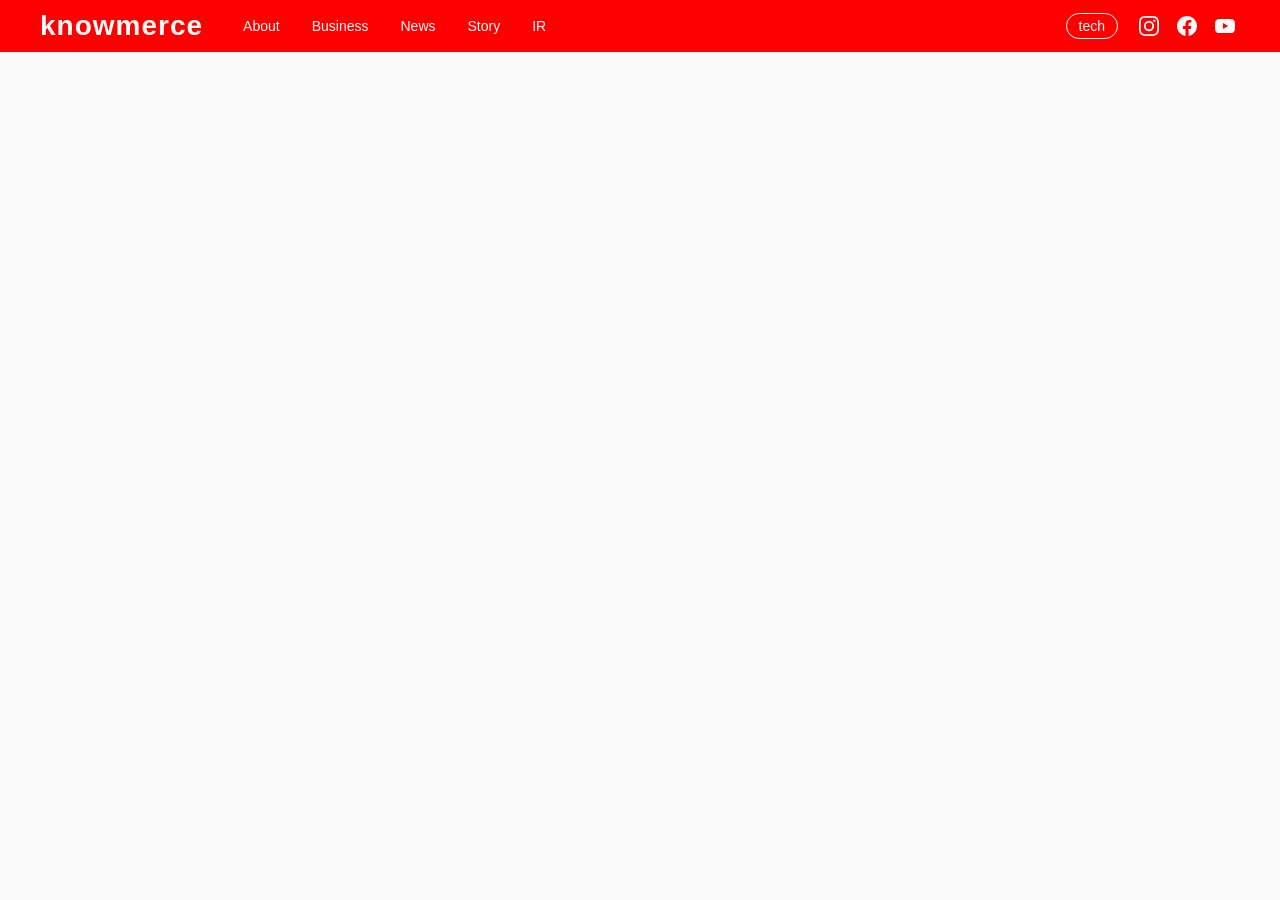
==== index.html @ d9ee3405 "first commit" ====
<!DOCTYPE html>
<html lang="en">

<head>
    <meta charset="UTF-8">
    <meta name="viewport" content="width=device-width, initial-scale=1.0">
    <title>knowmerce</title>

    <link rel="stylesheet" href="./css/reset.css">
    <link rel="stylesheet" href="./css/index.css">
    <script src="./js/index.js"></script>
</head>

<body>
    <header>
        <div>
            <div class="left-group">
                <a href="./index.html" class="logo">knowmerce</a>
                <nav>
                    <a href="#">About</a>
                    <a href="#">Business</a>
                    <a href="#">News</a>
                    <a href="#">Story</a>
                    <a href="#">IR</a>
                </nav>
            </div>

            <div class="right-group">
                <span class="badge-tech">tech</span>
                <div class="social-icons">
                    <!-- Instagram -->
                    <a href="#"><svg viewBox="0 0 24 24">
                            <path
                                d="M12 2.163c3.204 0 3.584.012 4.85.07 3.252.148 4.771 1.691 4.919 4.919.058 1.265.069 1.645.069 4.849 0 3.205-.012 3.584-.069 4.849-.149 3.225-1.664 4.771-4.919 4.919-1.266.058-1.644.07-4.85.07-3.204 0-3.584-.012-4.849-.07-3.26-.149-4.771-1.699-4.919-4.92-.058-1.265-.07-1.644-.07-4.849 0-3.204.013-3.583.07-4.849.149-3.227 1.664-4.771 4.919-4.919 1.266-.057 1.645-.069 4.849-.069zM12 0C8.741 0 8.333.014 7.053.072 2.695.272.273 2.69.073 7.052.014 8.333 0 8.741 0 12c0 3.259.014 3.668.072 4.948.2 4.358 2.618 6.78 6.98 6.98C8.333 23.986 8.741 24 12 24c3.259 0 3.668-.014 4.948-.072 4.354-.2 6.782-2.618 6.979-6.98.059-1.28.073-1.689.073-4.948 0-3.259-.014-3.667-.072-4.947-.196-4.354-2.617-6.78-6.979-6.98C15.668.014 15.259 0 12 0zm0 5.838a6.162 6.162 0 100 12.324 6.162 6.162 0 000-12.324zM12 16a4 4 0 110-8 4 4 0 010 8zm6.406-11.845a1.44 1.44 0 100 2.881 1.44 1.44 0 000-2.881z" />
                        </svg></a>
                    <!-- Facebook -->
                    <a href="#"><svg viewBox="0 0 24 24">
                            <path
                                d="M24 12.073C24 5.405 18.627 0 12 0S0 5.405 0 12.073C0 18.1 4.388 23.094 10.125 24v-8.437H7.078v-3.49h3.047V9.43c0-3.007 1.792-4.669 4.533-4.669 1.312 0 2.686.235 2.686.235v2.953H15.83c-1.491 0-1.956.925-1.956 1.874v2.25h3.328l-.532 3.49h-2.796V24C19.612 23.094 24 18.1 24 12.073z" />
                        </svg></a>
                    <!-- YouTube -->
                    <a href="#"><svg viewBox="0 0 24 24">
                            <path
                                d="M23.498 6.186a3.016 3.016 0 00-2.122-2.136C19.505 3.545 12 3.545 12 3.545s-7.505 0-9.377.505A3.017 3.017 0 00.502 6.186C0 8.07 0 12 0 12s0 3.93.502 5.814a3.016 3.016 0 002.122 2.136c1.871.505 9.376.505 9.376.505s7.505 0 9.377-.505a3.015 3.015 0 002.122-2.136C24 15.93 24 12 24 12s0-3.93-.502-5.814zM9.545 15.568V8.432L15.818 12l-6.273 3.568z" />
                        </svg></a>
                </div>
            </div>
        </div>
    </header>

    <main></main>
</body>

</html>
---- css/index.css ----
:root {
    /* Colors */
    --main: #FB4866;

    --wh: #fafafa;
    --text: #111;
    --sub_text: #757575;

    --hover: linear-gradient(to right,
            #FB4866 0%,
            #FB6455 50%,
            #E570D0 100%);

    --footer: #333;

    /* Font */
    --title: 48px;
    --titel_2: 24px;
    --sub_title: 20px;

    --body: 16px;
    --sub_body: 14px;
    --caption: 12px;

    /* gap */
    --gap_0: 4px;
    --gap_1: 8px;
    --gap_2: 16px;
    --gap_3: 20px;

    --title_gap: 32px;
}


/* ============================================================
   header
   ============================================================ */
header {
    position: sticky;
    top: 0;
    left: 0;
    background: red;
    border-bottom: 1px solid var(--wh);
    padding: 10px 40px;
    z-index: 100;
}

header>div {
    max-width: 1280px;
    display: flex;
    align-items: center;
    justify-content: space-between;
    margin: 0 auto;
}

.left-group,
.right-group {
    display: flex;
    align-items: center;
}

.left-group {
    gap: 40px;
}

.logo {
    font-size: 28px;
    color: var(--wh);
    letter-spacing: 1px;
    text-decoration: none;
    font-weight: bold;
}

nav {
    display: flex;
    align-items: center;
    gap: var(--title_gap);
}

nav a {
    color: var(--wh);
    text-decoration: none;
    font-size: var(--sub_body);
}

.right-group {
    gap: var(--gap_2);
}

.badge-tech {
    border: 1px solid var(--wh);
    color: var(--wh);
    font-size: var(--sub_body);
    padding: 4px 12px;
    border-radius: 999px;
    cursor: pointer;
    transition: border-color 0.2s, color 0.2s;
}

.badge-tech:hover {
    border-color: var(--main);
    color: var(--main);
}

.social-icons {
    display: flex;
    align-items: center;
    gap: var(--gap_1);
}

.social-icons a {
    width: 30px;
    height: 30px;
    display: flex;
    color: var(--wh);
    align-items: center;
    justify-content: center;
    transition: color 0.2s;
}

.social-icons svg {
    width: 20px;
    height: 20px;
    fill: currentColor;
}
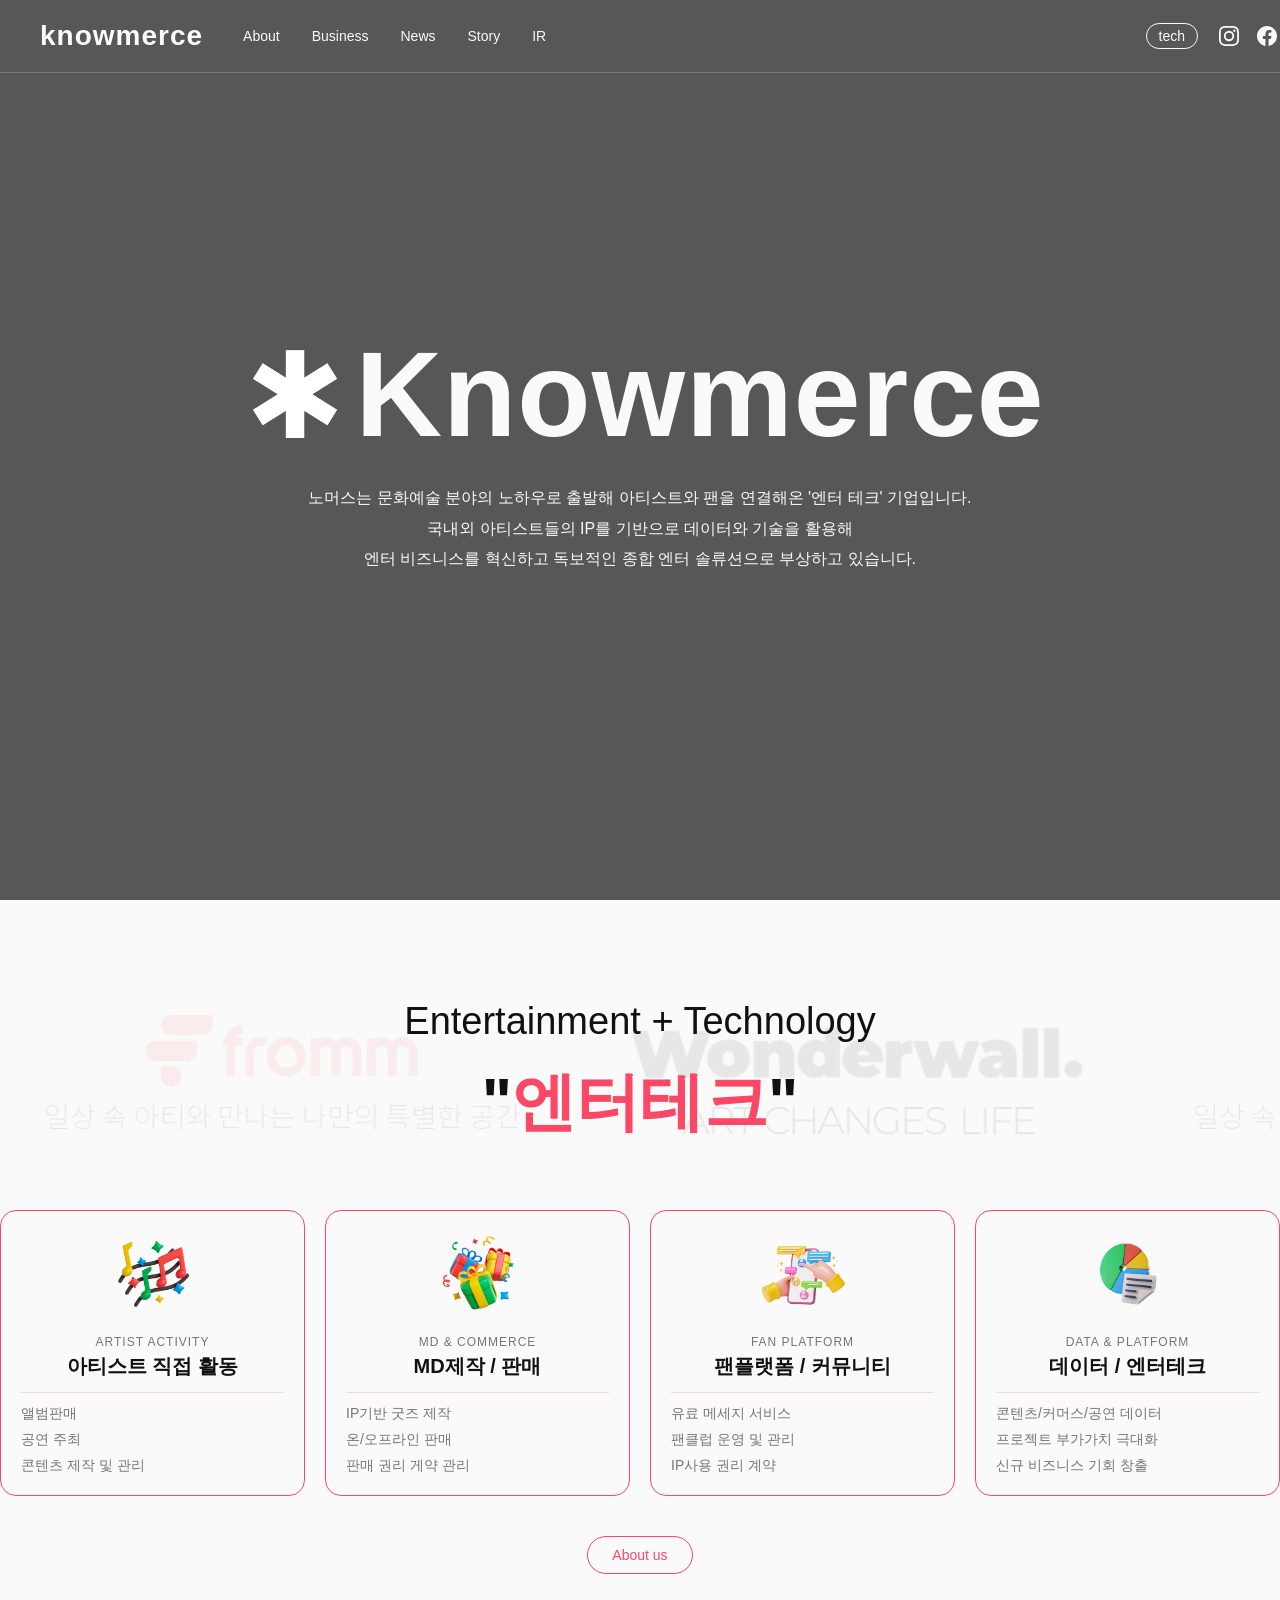
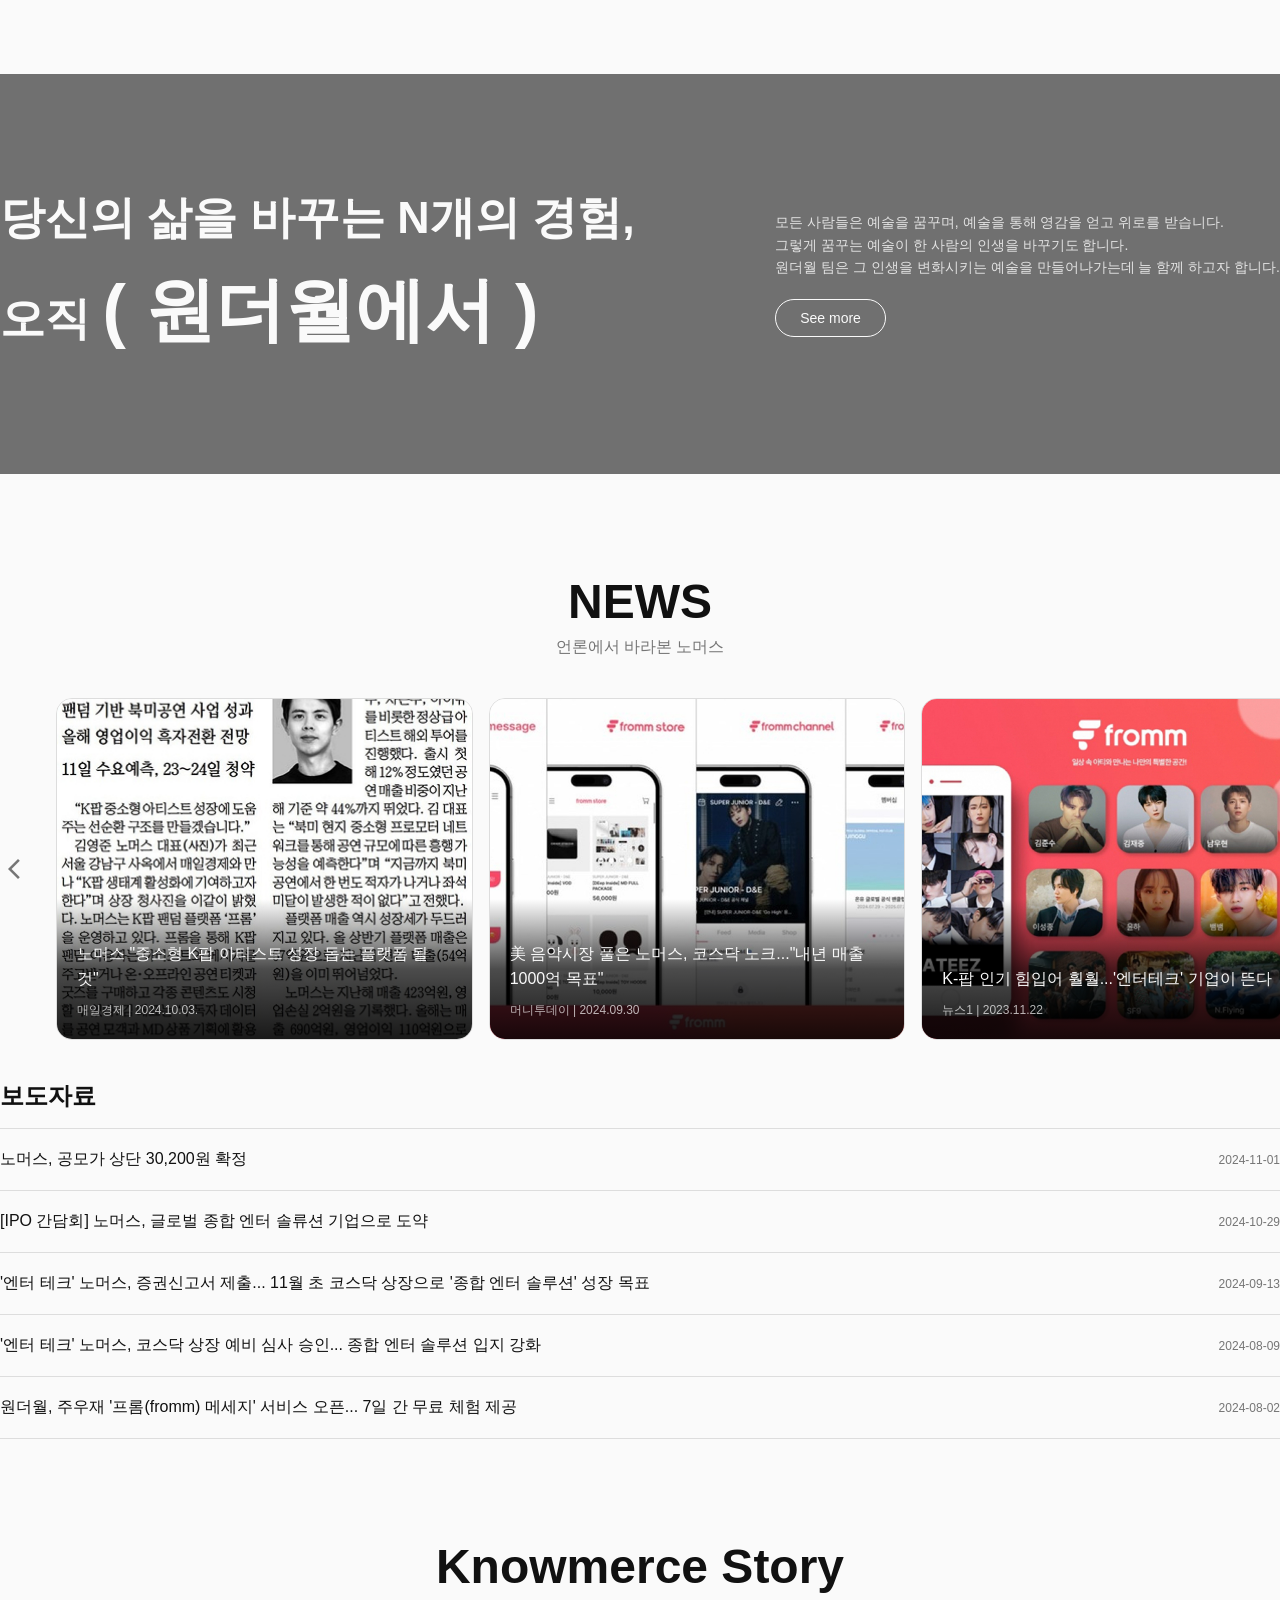
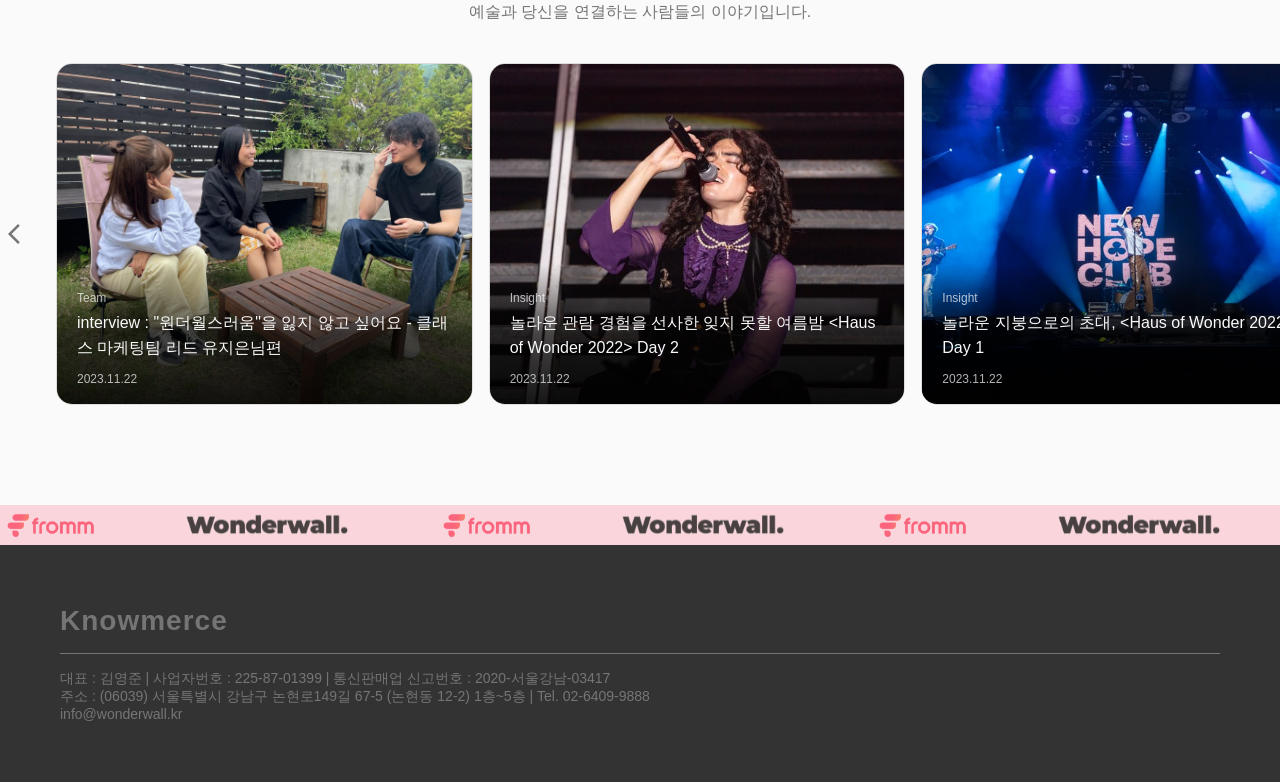
==== commit b22fba7a: "260429" ====
--- a/index.html
+++ b/index.html
@@ -1,14 +1,16 @@
 <!DOCTYPE html>
-<html lang="en">
+<html lang="ko">
 
 <head>
     <meta charset="UTF-8">
     <meta name="viewport" content="width=device-width, initial-scale=1.0">
     <title>knowmerce</title>
-
     <link rel="stylesheet" href="./css/reset.css">
     <link rel="stylesheet" href="./css/index.css">
-    <script src="./js/index.js"></script>
+    <script src="./js/index.js" defer></script>
+    <link rel="stylesheet" href="https://fonts.googleapis.com/css2?family=Material+Symbols+Outlined" />
+    <link rel="stylesheet"
+        href="https://fonts.googleapis.com/css2?family=Material+Symbols+Outlined:opsz,wght,FILL,GRAD@24,400,1,0" />
 </head>
 
 <body>
@@ -24,31 +26,329 @@
                     <a href="#">IR</a>
                 </nav>
             </div>
-
             <div class="right-group">
-                <span class="badge-tech">tech</span>
+                <a href="https://tech.wonderwall.kr/" class="badge-tech">tech</a>
                 <div class="social-icons">
-                    <!-- Instagram -->
-                    <a href="#"><svg viewBox="0 0 24 24">
+                    <a href="https://www.instagram.com/wonderwall.kr/" target="_blank">
+                        <svg viewBox="0 0 24 24">
                             <path
                                 d="M12 2.163c3.204 0 3.584.012 4.85.07 3.252.148 4.771 1.691 4.919 4.919.058 1.265.069 1.645.069 4.849 0 3.205-.012 3.584-.069 4.849-.149 3.225-1.664 4.771-4.919 4.919-1.266.058-1.644.07-4.85.07-3.204 0-3.584-.012-4.849-.07-3.26-.149-4.771-1.699-4.919-4.92-.058-1.265-.07-1.644-.07-4.849 0-3.204.013-3.583.07-4.849.149-3.227 1.664-4.771 4.919-4.919 1.266-.057 1.645-.069 4.849-.069zM12 0C8.741 0 8.333.014 7.053.072 2.695.272.273 2.69.073 7.052.014 8.333 0 8.741 0 12c0 3.259.014 3.668.072 4.948.2 4.358 2.618 6.78 6.98 6.98C8.333 23.986 8.741 24 12 24c3.259 0 3.668-.014 4.948-.072 4.354-.2 6.782-2.618 6.979-6.98.059-1.28.073-1.689.073-4.948 0-3.259-.014-3.667-.072-4.947-.196-4.354-2.617-6.78-6.979-6.98C15.668.014 15.259 0 12 0zm0 5.838a6.162 6.162 0 100 12.324 6.162 6.162 0 000-12.324zM12 16a4 4 0 110-8 4 4 0 010 8zm6.406-11.845a1.44 1.44 0 100 2.881 1.44 1.44 0 000-2.881z" />
-                        </svg></a>
-                    <!-- Facebook -->
-                    <a href="#"><svg viewBox="0 0 24 24">
+                        </svg>
+                    </a>
+                    <a href="https://www.facebook.com/wonderwallofficial0/" target="_blank">
+                        <svg viewBox="0 0 24 24">
                             <path
                                 d="M24 12.073C24 5.405 18.627 0 12 0S0 5.405 0 12.073C0 18.1 4.388 23.094 10.125 24v-8.437H7.078v-3.49h3.047V9.43c0-3.007 1.792-4.669 4.533-4.669 1.312 0 2.686.235 2.686.235v2.953H15.83c-1.491 0-1.956.925-1.956 1.874v2.25h3.328l-.532 3.49h-2.796V24C19.612 23.094 24 18.1 24 12.073z" />
-                        </svg></a>
-                    <!-- YouTube -->
-                    <a href="#"><svg viewBox="0 0 24 24">
+                        </svg>
+                    </a>
+                    <a href="https://www.youtube.com/c/WONDERWALLCLASS" target="_blank">
+                        <svg viewBox="0 0 24 24">
                             <path
                                 d="M23.498 6.186a3.016 3.016 0 00-2.122-2.136C19.505 3.545 12 3.545 12 3.545s-7.505 0-9.377.505A3.017 3.017 0 00.502 6.186C0 8.07 0 12 0 12s0 3.93.502 5.814a3.016 3.016 0 002.122 2.136c1.871.505 9.376.505 9.376.505s7.505 0 9.377-.505a3.015 3.015 0 002.122-2.136C24 15.93 24 12 24 12s0-3.93-.502-5.814zM9.545 15.568V8.432L15.818 12l-6.273 3.568z" />
-                        </svg></a>
+                        </svg>
+                    </a>
                 </div>
             </div>
         </div>
     </header>
 
-    <main></main>
+    <main>
+
+        <!-- ── Section 1: Hero ── -->
+        <section class="section_1 hero">
+            <video class="hero-video" id="heroVideo" autoplay muted playsinline></video>
+            <div class="hero-overlay"></div>
+            <div class="hero-content">
+                <div class="hero-logo-mark">
+                    <img src="./img/logo_wh.svg" alt="logo_wh">
+                    <span class="logo">Knowmerce</span>
+                </div>
+                <p class="hero-desc">
+                    노머스는 문화예술 분야의 노하우로 출발해 아티스트와 팬을 연결해온 '엔터 테크' 기업입니다.<br>
+                    국내외 아티스트들의 IP를 기반으로 데이터와 기술을 활용해<br>
+                    엔터 비즈니스를 혁신하고 독보적인 종합 엔터 솔류션으로 부상하고 있습니다.
+                </p>
+            </div>
+        </section>
+
+        <!-- ── Section 2: Business ── -->
+        <section class="section_2 business">
+            <div class="business-title">
+                <div class="slide-wrapper">
+                    <div class="slide-track">
+                        <img src="./img/fromm.svg" alt="fromm">
+                        <img src="./img/wonderwall.svg" alt="wonderwall">
+                        <img src="./img/fromm.svg" alt="fromm">
+                        <img src="./img/wonderwall.svg" alt="wonderwall">
+                        <img src="./img/fromm.svg" alt="fromm">
+                        <img src="./img/wonderwall.svg" alt="wonderwall">
+                        <img src="./img/fromm.svg" alt="fromm">
+                        <img src="./img/wonderwall.svg" alt="wonderwall">
+                    </div>
+                </div>
+                <p class="business-sub">Entertainment + Technology</p>
+                <h1>"<span>엔터테크</span>"</h1>
+            </div>
+
+            <div class="business-inner">
+                <div class="business-cards">
+                    <div class="business-card">
+                        <div class="card-header">
+                            <img src="./img/icon/music.svg" alt="Music">
+                            <div class="card-title">
+                                <span class="card-category">ARTIST ACTIVITY</span>
+                                <h3>아티스트 직접 활동</h3>
+                            </div>
+                        </div>
+                        <ul>
+                            <li>앨범판매</li>
+                            <li>공연 주최</li>
+                            <li>콘텐츠 제작 및 관리</li>
+                        </ul>
+                    </div>
+                    <div class="business-card">
+                        <div class="card-header">
+                            <img src="./img/icon/goods.svg" alt="Goods">
+                            <div class="card-title">
+                                <span class="card-category">MD & COMMERCE</span>
+                                <h3>MD제작 / 판매</h3>
+                            </div>
+                        </div>
+                        <ul>
+                            <li>IP기반 굿즈 제작</li>
+                            <li>온/오프라인 판매</li>
+                            <li>판매 권리 게약 관리</li>
+                        </ul>
+                    </div>
+                    <div class="business-card">
+                        <div class="card-header">
+                            <img src="./img/icon/chat.svg" alt="Chat">
+                            <div class="card-title">
+                                <span class="card-category">FAN PLATFORM</span>
+                                <h3>팬플랫폼 / 커뮤니티</h3>
+                            </div>
+                        </div>
+                        <ul>
+                            <li>유료 메세지 서비스</li>
+                            <li>팬클럽 운영 및 관리</li>
+                            <li>IP사용 권리 계약</li>
+                        </ul>
+                    </div>
+                    <div class="business-card">
+                        <div class="card-header">
+                            <img src="./img/icon/data.svg" alt="Data">
+                            <div class="card-title">
+                                <span class="card-category">DATA & PLATFORM</span>
+                                <h3>데이터 / 엔터테크</h3>
+                            </div>
+                        </div>
+                        <ul>
+                            <li>콘텐츠/커머스/공연 데이터</li>
+                            <li>프로젝트 부가가치 극대화</li>
+                            <li>신규 비즈니스 기회 창출</li>
+                        </ul>
+                    </div>
+                </div>
+                <a href="#" class="btn">About us</a>
+            </div>
+        </section>
+
+        <!-- ── Section 3: Wonderwall ── -->
+        <section class="section_3 wonderwall">
+            <div class="wonderwall-content">
+                <div class="wonderwall-left">
+                    <h2>당신의 삶을 바꾸는 N개의 경험,<br>오직 <span>( 원더월에서 )</span></h2>
+                </div>
+                <div class="wonderwall-right">
+                    <p>모든 사람들은 예술을 꿈꾸며, 예술을 통해 영감을 얻고 위로를 받습니다.<br>
+                        그렇게 꿈꾸는 예술이 한 사람의 인생을 바꾸기도 합니다.<br>
+                        원더월 팀은 그 인생을 변화시키는 예술을 만들어나가는데 늘 함께 하고자 합니다.</p>
+                    <a href="#" class="btn">See more</a>
+                </div>
+            </div>
+        </section>
+
+        <!-- ── Section 4: News ── -->
+        <section class="section_4 news">
+            <div class="section-title">
+                <h2>NEWS</h2>
+                <p>언론에서 바라본 노머스</p>
+            </div>
+
+            <div class="news-slider-wrapper card-slider-wrapper">
+                <button class="slider-btn prev">
+                    <span class="material-symbols-outlined">arrow_back_ios</span>
+                </button>
+                <div class="news-slider card-slider">
+                    <div class="news-card card-slide">
+                        <img src="./img/news/news_1.jpg" alt="뉴스1">
+                        <div class="news-card-info card-slide-info">
+                            <h4>노머스 "중소형 K팝 아티스트 성장 돕는 플랫폼 될 것"</h4>
+                            <span>매일경제 | 2024.10.03.</span>
+                        </div>
+                    </div>
+                    <div class="news-card card-slide">
+                        <img src="./img/news/news_2.jpg" alt="뉴스2">
+                        <div class="news-card-info card-slide-info">
+                            <h4>美 음악시장 풀은 노머스, 코스닥 노크..."내년 매출 1000억 목표"</h4>
+                            <span>머니투데이 | 2024.09.30</span>
+                        </div>
+                    </div>
+                    <div class="news-card card-slide">
+                        <img src="./img/news/news_3.jpg" alt="뉴스3">
+                        <div class="news-card-info card-slide-info">
+                            <h4>K-팝 인기 힘입어 훨훨...'엔터테크' 기업이 뜬다</h4>
+                            <span>뉴스1 | 2023.11.22</span>
+                        </div>
+                    </div>
+                    <div class="news-card card-slide">
+                        <img src="./img/news/news_4.jpg" alt="뉴스4">
+                        <div class="news-card-info card-slide-info">
+                            <h4>"돈 흐르는 길목에 서다…상상초월 '엔터테크' [스페셜리포트]"</h4>
+                            <span>매경이코노미ㅣ2023.12.5.</span>
+                        </div>
+                    </div>
+                    <div class="news-card card-slide">
+                        <img src="./img/news/news_5.jpg" alt="뉴스5">
+                        <div class="news-card-info card-slide-info">
+                            <h4>[인터뷰] 아티스트와 비즈니스 모델의 동반성장, 김선우 원더월/프롬 운영총괄 이사</h4>
+                            <span>씨네21ㅣ2023.7.27</span>
+                        </div>
+                    </div>
+                    <div class="news-card card-slide">
+                        <img src="./img/news/news_6.jpg" alt="뉴스6">
+                        <div class="news-card-info card-slide-info">
+                            <h4>태풍에도 끄떡 없이…BTS 뷔도 빠져든 브루노 메이저의 감성</h4>
+                            <span>서울경제ㅣ2023.8.14</span>
+                        </div>
+                    </div>
+                </div>
+                <button class="slider-btn next">
+                    <span class="material-symbols-outlined">arrow_forward_ios</span>
+                </button>
+            </div>
+
+            <div class="news-press">
+                <h3>보도자료</h3>
+                <ul>
+                    <li>
+                        <span class="press-title">노머스, 공모가 상단 30,200원 확정</span>
+                        <span class="press-date">2024-11-01</span>
+                    </li>
+                    <li>
+                        <span class="press-title">[IPO 간담회] 노머스, 글로벌 종합 엔터 솔류션 기업으로 도약</span>
+                        <span class="press-date">2024-10-29</span>
+                    </li>
+                    <li>
+                        <span class="press-title">'엔터 테크' 노머스, 증권신고서 제출... 11월 초 코스닥 상장으로 '종합 엔터 솔루션' 성장 목표</span>
+                        <span class="press-date">2024-09-13</span>
+                    </li>
+                    <li>
+                        <span class="press-title">'엔터 테크' 노머스, 코스닥 상장 예비 심사 승인... 종합 엔터 솔루션 입지 강화</span>
+                        <span class="press-date">2024-08-09</span>
+                    </li>
+                    <li>
+                        <span class="press-title">원더월, 주우재 '프롬(fromm) 메세지' 서비스 오픈... 7일 간 무료 체험 제공</span>
+                        <span class="press-date">2024-08-02</span>
+                    </li>
+                </ul>
+            </div>
+        </section>
+
+        <!-- ── Section 5: Story ── -->
+        <section class="section_5 story">
+            <div class="section-title">
+                <h2>Knowmerce Story</h2>
+                <p>예술과 당신을 연결하는 사람들의 이야기입니다.</p>
+            </div>
+
+            <div class="story-slider-wrapper card-slider-wrapper">
+                <button class="slider-btn prev">
+                    <span class="material-symbols-outlined">arrow_back_ios</span>
+                </button>
+                <div class="story-slider card-slider">
+                    <div class="story-card card-slide">
+                        <img src="./img/story/story_1.jpg" alt="story1">
+                        <div class="story-card-info card-slide-info">
+                            <h4><span>Team</span><br>interview : "원더월스러움"을 잃지 않고 싶어요 - 클래스 마케팅팀 리드 유지은님편</h4>
+                            <span>2023.11.22</span>
+                        </div>
+                    </div>
+                    <div class="story-card card-slide">
+                        <img src="./img/story/story_2.jpg" alt="story2">
+                        <div class="story-card-info card-slide-info">
+                            <h4><span>Insight</span><br>놀라운 관람 경험을 선사한 잊지 못할 여름밤 &lt;Haus of Wonder 2022&gt; Day 2</h4>
+                            <span>2023.11.22</span>
+                        </div>
+                    </div>
+                    <div class="story-card card-slide">
+                        <img src="./img/story/story_3.jpg" alt="story3">
+                        <div class="story-card-info card-slide-info">
+                            <h4><span>Insight</span><br>놀라운 지붕으로의 초대, &lt;Haus of Wonder 2022&gt; Day 1</h4>
+                            <span>2023.11.22</span>
+                        </div>
+                    </div>
+                    <div class="story-card card-slide">
+                        <img src="./img/story/story_4.png" alt="story4">
+                        <div class="story-card-info card-slide-info">
+                            <h4><span>Culture & Life</span><br>[Working Lunch] 매주 목요일, 그들이 한 곳에 모이는 이유</h4>
+                            <span>2023.11.22</span>
+                        </div>
+                    </div>
+                    <div class="story-card card-slide">
+                        <img src="./img/story/story_5.png" alt="story5">
+                        <div class="story-card-info card-slide-info">
+                            <h4><span>Team</span><br>interview : 일을 스스로 즐길 포인트는 얼마든지 있습니다 - 제작 총괄 PD 김은지님</h4>
+                            <span>2023.11.22</span>
+                        </div>
+                    </div>
+                    <div class="story-card card-slide">
+                        <img src="./img/story/story_6.png" alt="story6">
+                        <div class="story-card-info card-slide-info">
+                            <h4><span>Team</span><br>interview : '잘 파는 사람'이 되고 싶습니다 - 커머스팀 이훈님, 최연인님</h4>
+                            <span>2023.11.22</span>
+                        </div>
+                    </div>
+                </div>
+                <button class="slider-btn next">
+                    <span class="material-symbols-outlined">arrow_forward_ios</span>
+                </button>
+            </div>
+        </section>
+    </main>
+
+    <div class="footer_slide-wrapper">
+        <div class="slide-track">
+            <!-- 원본 -->
+            <img src="./img/icon/fromm_logo.svg" alt="fromm">
+            <img src="./img/icon/wonderwall_logo.svg" alt="wonderwall">
+            <img src="./img/icon/fromm_logo.svg" alt="fromm">
+            <img src="./img/icon/wonderwall_logo.svg" alt="wonderwall">
+            <img src="./img/icon/fromm_logo.svg" alt="fromm">
+            <img src="./img/icon/wonderwall_logo.svg" alt="wonderwall">
+            <img src="./img/icon/fromm_logo.svg" alt="fromm">
+            <img src="./img/icon/wonderwall_logo.svg" alt="wonderwall">
+            <!-- 복사본 (원본과 동일하게) -->
+            <img src="./img/icon/fromm_logo.svg" alt="fromm">
+            <img src="./img/icon/wonderwall_logo.svg" alt="wonderwall">
+            <img src="./img/icon/fromm_logo.svg" alt="fromm">
+            <img src="./img/icon/wonderwall_logo.svg" alt="wonderwall">
+            <img src="./img/icon/fromm_logo.svg" alt="fromm">
+            <img src="./img/icon/wonderwall_logo.svg" alt="wonderwall">
+            <img src="./img/icon/fromm_logo.svg" alt="fromm">
+            <img src="./img/icon/wonderwall_logo.svg" alt="wonderwall">
+        </div>
+    </div>
+    <footer>
+        <div class="footer-inner">
+            <a href="./index.html" class="logo">Knowmerce</a>
+            <div class="footer-info">
+                <p>대표 : 김영준 | 사업자번호 : 225-87-01399 | 통신판매업 신고번호 : 2020-서울강남-03417</p>
+                <p>주소 : (06039) 서울특별시 강남구 논현로149길 67-5 (논현동 12-2) 1층~5층 | Tel. 02-6409-9888</p>
+                <p>info@wonderwall.kr</p>
+            </div>
+        </div>
+    </footer>
 </body>
 
 </html>
--- a/css/index.css
+++ b/css/index.css
@@ -1,74 +1,183 @@
 :root {
     /* Colors */
     --main: #FB4866;
-
+    --main_20: rgba(251, 72, 102, 0.20);
     --wh: #fafafa;
+    --wh_20: rgba(250, 250, 250, 0.20);
     --text: #111;
     --sub_text: #757575;
-
-    --hover: linear-gradient(to right,
-            #FB4866 0%,
-            #FB6455 50%,
-            #E570D0 100%);
-
+    --line: #ddd;
     --footer: #333;
+    --hover: linear-gradient(to right, #FB4866 0%, #FB6455 50%, #E570D0 100%);
 
     /* Font */
     --title: 48px;
     --titel_2: 24px;
     --sub_title: 20px;
-
     --body: 16px;
     --sub_body: 14px;
     --caption: 12px;
 
-    /* gap */
+    /* Gap */
     --gap_0: 4px;
     --gap_1: 8px;
     --gap_2: 16px;
     --gap_3: 20px;
-
     --title_gap: 32px;
 }
 
 
 /* ============================================================
-   header
+   공통
+   ============================================================ */
+
+/* ── Button ── */
+.btn {
+    display: inline-block;
+    padding: 10px 24px;
+    border-radius: 999px;
+    font-size: var(--sub_body);
+    text-decoration: none;
+    width: fit-content;
+    transition: background 0.2s, color 0.2s, border 0.2s;
+}
+
+/* ── Section Title ── */
+.section-title {
+    display: flex;
+    flex-direction: column;
+    gap: var(--gap_1);
+    text-align: center;
+}
+
+.section-title h2 {
+    font-size: var(--title);
+    font-weight: 800;
+    color: var(--text);
+}
+
+.section-title p {
+    font-size: var(--body);
+    color: var(--sub_text);
+}
+
+/* ── Card Slider Wrapper ── */
+.card-slider-wrapper {
+    position: relative;
+    width: calc(1280px + 56px * 2);
+    display: flex;
+    align-items: center;
+    gap: var(--gap_2);
+    margin: 0 auto;
+}
+
+/* ── Card Slider ── */
+.card-slider {
+    display: flex;
+    gap: var(--gap_2);
+    overflow: hidden;
+    width: 100%;
+    scroll-behavior: smooth;
+}
+
+/* ── Card Slide ── */
+.card-slide {
+    flex-shrink: 0;
+    width: calc(33.333% - 12px);
+    border-radius: 16px;
+    border: 1px solid var(--line);
+    overflow: hidden;
+    position: relative;
+    cursor: pointer;
+}
+
+.card-slide img {
+    width: 100%;
+    height: 340px;
+    object-fit: cover;
+    display: block;
+    transition: transform 0.3s;
+}
+
+.card-slide:hover img {
+    transform: scale(1.03);
+}
+
+/* ── Card Slide Info ── */
+.card-slide-info {
+    position: absolute;
+    bottom: 0;
+    left: 0;
+    right: 0;
+    height: 100px;
+    padding: 20px;
+    background: linear-gradient(to top, rgba(0, 0, 0, 0.9), rgba(0, 0, 0, 0.7), transparent);
+    color: var(--wh);
+    align-content: end;
+}
+
+.card-slide-info h4 {
+    font-size: var(--body);
+    line-height: 1.6;
+    margin-bottom: 8px;
+}
+
+.card-slide-info span {
+    font-size: var(--caption);
+    color: rgba(255, 255, 255, 0.7);
+}
+
+/* ── Slider Buttons ── */
+.slider-btn {
+    flex-shrink: 0;
+    width: 40px;
+    height: 40px;
+    border: none;
+    background: var(--wh);
+    cursor: pointer;
+    display: flex;
+    align-items: center;
+    justify-content: center;
+}
+
+.slider-btn span {
+    font-size: 24px;
+    color: var(--sub_text);
+    transition: color 0.2s;
+}
+
+.slider-btn:hover span {
+    color: var(--main);
+}
+
+
+/* ============================================================
+   Header
    ============================================================ */
 header {
-    position: sticky;
+    position: fixed;
     top: 0;
     left: 0;
-    background: red;
-    border-bottom: 1px solid var(--wh);
-    padding: 10px 40px;
     z-index: 100;
+    width: 100%;
+    padding: 20px 40px;
+    border-bottom: 1px solid var(--wh_20);
 }
 
 header>div {
+    display: flex;
+    align-items: center;
+    justify-content: space-between;
     max-width: 1280px;
-    display: flex;
-    align-items: center;
-    justify-content: space-between;
     margin: 0 auto;
-}
-
-.left-group,
-.right-group {
-    display: flex;
-    align-items: center;
-}
-
-.left-group {
-    gap: 40px;
 }
 
 .logo {
     font-size: 28px;
+    font-weight: bold;
     color: var(--wh);
     letter-spacing: 1px;
     text-decoration: none;
-    font-weight: bold;
 }
 
 nav {
@@ -78,9 +187,20 @@
 }
 
 nav a {
+    font-size: var(--sub_body);
     color: var(--wh);
     text-decoration: none;
-    font-size: var(--sub_body);
+    transition: color 0.2s;
+}
+
+.left-group,
+.right-group {
+    display: flex;
+    align-items: center;
+}
+
+.left-group {
+    gap: 40px;
 }
 
 .right-group {
@@ -88,16 +208,19 @@
 }
 
 .badge-tech {
+    padding: 4px 12px;
     border: 1px solid var(--wh);
+    border-radius: 999px;
+    font-size: var(--sub_body);
     color: var(--wh);
-    font-size: var(--sub_body);
-    padding: 4px 12px;
-    border-radius: 999px;
     cursor: pointer;
+    text-decoration-line: none;
     transition: border-color 0.2s, color 0.2s;
 }
 
-.badge-tech:hover {
+nav a:hover,
+.badge-tech:hover,
+.social-icons a:hover {
     border-color: var(--main);
     color: var(--main);
 }
@@ -109,12 +232,12 @@
 }
 
 .social-icons a {
+    display: flex;
+    align-items: center;
+    justify-content: center;
     width: 30px;
     height: 30px;
-    display: flex;
     color: var(--wh);
-    align-items: center;
-    justify-content: center;
     transition: color 0.2s;
 }
 
@@ -122,4 +245,484 @@
     width: 20px;
     height: 20px;
     fill: currentColor;
+}
+
+
+/* ── Header Scrolled ── */
+header.scrolled {
+    background: var(--wh);
+    border-bottom: 1px solid var(--line);
+}
+
+header.scrolled .logo {
+    color: var(--text);
+}
+
+header.scrolled nav a {
+    color: var(--text);
+}
+
+header.scrolled .badge-tech {
+    border-color: var(--text);
+    color: var(--text);
+}
+
+header.scrolled .social-icons a {
+    color: var(--text);
+}
+
+header.scrolled nav a:hover,
+header.scrolled .badge-tech:hover,
+header.scrolled .social-icons a:hover {
+    color: var(--main);
+    border-color: var(--main);
+}
+
+
+/* ============================================================
+   Main
+   ============================================================ */
+body {
+    overflow-x: hidden;
+}
+
+main {
+    display: flex;
+    flex-direction: column;
+}
+
+
+/* ======== Section 1: Hero ======== */
+.hero {
+    position: relative;
+    width: 100%;
+    height: 100vh;
+    overflow: hidden;
+}
+
+.hero-video {
+    position: absolute;
+    top: 50%;
+    left: 50%;
+    transform: translate(-50%, -50%);
+    width: auto;
+    height: auto;
+    min-width: 100%;
+    min-height: 100%;
+    object-fit: cover;
+}
+
+.hero-overlay {
+    position: absolute;
+    inset: 0;
+    z-index: 1;
+    background: rgba(0, 0, 0, 0.65);
+}
+
+.hero-content {
+    position: absolute;
+    inset: 0;
+    z-index: 2;
+    display: flex;
+    flex-direction: column;
+    align-items: center;
+    justify-content: center;
+    gap: var(--gap_3);
+    text-align: center;
+}
+
+.hero-logo-mark {
+    display: flex;
+    align-items: center;
+    animation: fadeUp 1s ease 0.2s both;
+}
+
+.hero-logo-mark img {
+    width: 120px;
+}
+
+.hero-logo-mark .logo {
+    font-size: 120px;
+}
+
+.hero-desc {
+    font-size: var(--body);
+    color: var(--wh);
+    text-align: center;
+    line-height: 1.9;
+    animation: fadeUp 1s ease 0.5s both;
+}
+
+@keyframes fadeUp {
+    from {
+        opacity: 0;
+        transform: translateY(24px);
+    }
+
+    to {
+        opacity: 1;
+        transform: translateY(0);
+    }
+}
+
+
+/* ======== Section 2: Business ======== */
+.business {
+    position: relative;
+    display: flex;
+    flex-direction: column;
+    gap: calc(var(--title_gap) * 2);
+    padding: 100px 0;
+}
+
+.slide-wrapper {
+    position: absolute;
+    inset: 0;
+    z-index: -10;
+    display: flex;
+    align-items: center;
+    overflow: hidden;
+    pointer-events: none;
+}
+
+.slide-track {
+    width: max-content;
+    display: flex;
+    align-items: center;
+    gap: var(--gap_3);
+    white-space: nowrap;
+    animation: marquee 20s linear infinite;
+}
+
+.slide-track img {
+    width: auto;
+    height: 160px;
+    opacity: 0.08;
+    flex-shrink: 0;
+}
+
+@keyframes marquee {
+    from {
+        transform: translateX(0);
+    }
+
+    to {
+        transform: translateX(-50%);
+    }
+}
+
+.business-title {
+    position: relative;
+    text-align: center;
+}
+
+.business-sub {
+    font-size: calc(var(--title) - 10px);
+}
+
+.business-title h1 {
+    font-size: clamp(36px, 5vw, 64px);
+    font-weight: bold;
+    color: var(--text);
+    margin-top: 16px;
+}
+
+.business-title h1 span {
+    color: var(--main);
+}
+
+.business-inner {
+    width: 1280px;
+    margin: 0 auto;
+    display: flex;
+    flex-direction: column;
+    align-items: center;
+    gap: 40px;
+}
+
+.business-cards {
+    display: grid;
+    grid-template-columns: repeat(4, 1fr);
+    gap: 20px;
+    width: 100%;
+}
+
+.business-card {
+    position: relative;
+    display: flex;
+    flex-direction: column;
+    gap: 12px;
+    padding: 12px 20px 20px;
+    background: var(--wh);
+    border: 1.5px solid var(--main);
+    border-radius: 16px;
+    box-sizing: border-box;
+    overflow: hidden;
+    z-index: 0;
+    transition: background 0.3s, border-color 0.3s;
+}
+
+.business-card::after {
+    content: '';
+    position: absolute;
+    inset: 0;
+    border-radius: 16px;
+    padding: 4px;
+    background: var(--hover);
+    -webkit-mask:
+        linear-gradient(#fff 0 0) content-box,
+        linear-gradient(#fff 0 0);
+    -webkit-mask-composite: xor;
+    mask-composite: exclude;
+    opacity: 0;
+    transition: opacity 0.3s;
+    pointer-events: none;
+}
+
+.business-card:hover {
+    border-color: transparent;
+    background: var(--main_20);
+}
+
+.business-card:hover::after {
+    opacity: 1;
+}
+
+.card-header {
+    display: flex;
+    flex-direction: column;
+    align-items: center;
+    gap: 12px;
+    width: 100%;
+    text-align: center;
+    padding-bottom: 12px;
+    border-bottom: 1px solid var(--main_20);
+}
+
+.business-card img {
+    width: 100px;
+    object-fit: contain;
+}
+
+.card-title {
+    display: flex;
+    flex-direction: column;
+    align-items: center;
+    gap: 4px;
+}
+
+.card-category {
+    font-size: var(--caption);
+    color: var(--sub_text);
+    letter-spacing: 1px;
+}
+
+.card-title h3 {
+    font-size: var(--sub_title);
+    font-weight: bold;
+    color: var(--text);
+}
+
+.business-card ul {
+    display: flex;
+    flex-direction: column;
+    gap: var(--gap_1);
+}
+
+.business-card ul li {
+    font-size: var(--sub_body);
+    color: var(--sub_text);
+}
+
+.business-inner .btn {
+    border: 1px solid var(--main);
+    color: var(--main);
+}
+
+.business-inner .btn:hover {
+    background: var(--main_20);
+}
+
+
+/* ======== Section 3: Wonderwall ======== */
+.wonderwall {
+    position: relative;
+    height: 400px;
+    background-image: url('../img/wonderwall.png');
+    background-attachment: fixed;
+    background-size: cover;
+    background-position: center;
+}
+
+.wonderwall::before {
+    content: '';
+    position: absolute;
+    inset: 0;
+    background: rgba(0, 0, 0, 0.55);
+}
+
+.wonderwall-content {
+    position: relative;
+    z-index: 1;
+    height: 100%;
+    max-width: 1280px;
+    margin: 0 auto;
+    display: flex;
+    align-items: center;
+    justify-content: space-between;
+    gap: 40px;
+}
+
+.wonderwall-left h2 {
+    font-size: clamp(28px, 3.5vw, 48px);
+    font-weight: 800;
+    color: var(--wh);
+    line-height: 1.6;
+}
+
+.wonderwall-left h2 span {
+    font-size: clamp(48px, 5.5vw, 80px);
+}
+
+.wonderwall-right {
+    display: flex;
+    flex-direction: column;
+    gap: var(--gap_3);
+}
+
+.wonderwall-right p {
+    font-size: var(--sub_body);
+    color: rgba(255, 255, 255, 0.8);
+    line-height: 1.6;
+    white-space: nowrap;
+}
+
+.wonderwall-content .btn {
+    border: 1px solid var(--wh);
+    color: var(--wh);
+}
+
+.wonderwall-content .btn:hover {
+    background: var(--wh_20);
+}
+
+
+/* ======== Section 4: News ======== */
+.news {
+    display: flex;
+    flex-direction: column;
+    gap: 40px;
+    padding: 100px 0;
+}
+
+.news-press {
+    display: flex;
+    flex-direction: column;
+    width: 1280px;
+    margin: 0 auto;
+    gap: var(--gap_2);
+}
+
+.news-press h3 {
+    font-size: var(--titel_2);
+    font-weight: bold;
+}
+
+.news-press ul {
+    display: flex;
+    flex-direction: column;
+}
+
+.news-press ul li {
+    display: flex;
+    align-items: center;
+    justify-content: space-between;
+    padding: 20px 0;
+    border-bottom: 1px solid var(--line);
+    cursor: pointer;
+    transition: color 0.2s;
+}
+
+.news-press ul li:first-child {
+    border-top: 1px solid var(--line);
+}
+
+.news-press ul li:hover .press-title {
+    color: var(--main);
+}
+
+.press-title {
+    font-size: var(--body);
+    transition: color 0.2s;
+}
+
+.press-date {
+    font-size: var(--caption);
+    color: var(--sub_text);
+    flex-shrink: 0;
+}
+
+
+/* ======== Section 5: Story ======== */
+.story {
+    display: flex;
+    flex-direction: column;
+    gap: 40px;
+    padding-bottom: 100px;
+}
+
+
+
+/* ============================================================
+   Footer
+   ============================================================ */
+/* ── Footer Slide ── */
+.footer_slide-wrapper {
+    height: 40px;
+    width: 100%;
+    inset: auto;
+    background: var(--main_20);
+    align-content: center;
+    box-sizing: border-box;
+    overflow: hidden;
+    pointer-events: none;
+}
+
+.footer_slide-wrapper .slide-track {
+    display: flex;
+    align-items: center;
+    gap: 80px;
+    width: max-content;
+    animation: marquee 15s linear infinite;
+}
+
+.footer_slide-wrapper .slide-track img {
+    height: 30px;
+    width: auto;
+    flex-shrink: 0;
+    opacity: 0.8;
+}
+
+/* ── Footer ── */
+footer {
+    background: var(--footer);
+    padding: 60px;
+}
+
+.footer-inner {
+    display: flex;
+    flex-direction: column;
+    gap : var(--gap_2);
+    margin: 0 auto;
+}
+
+.footer-inner a {
+    color: var(--sub_text);
+    padding-bottom: 16px;
+    border-bottom: 1px solid var(--sub_text);
+}
+
+.footer-info {
+    font-size: var(--sub_body);
+    color: var(--sub_text);
 }
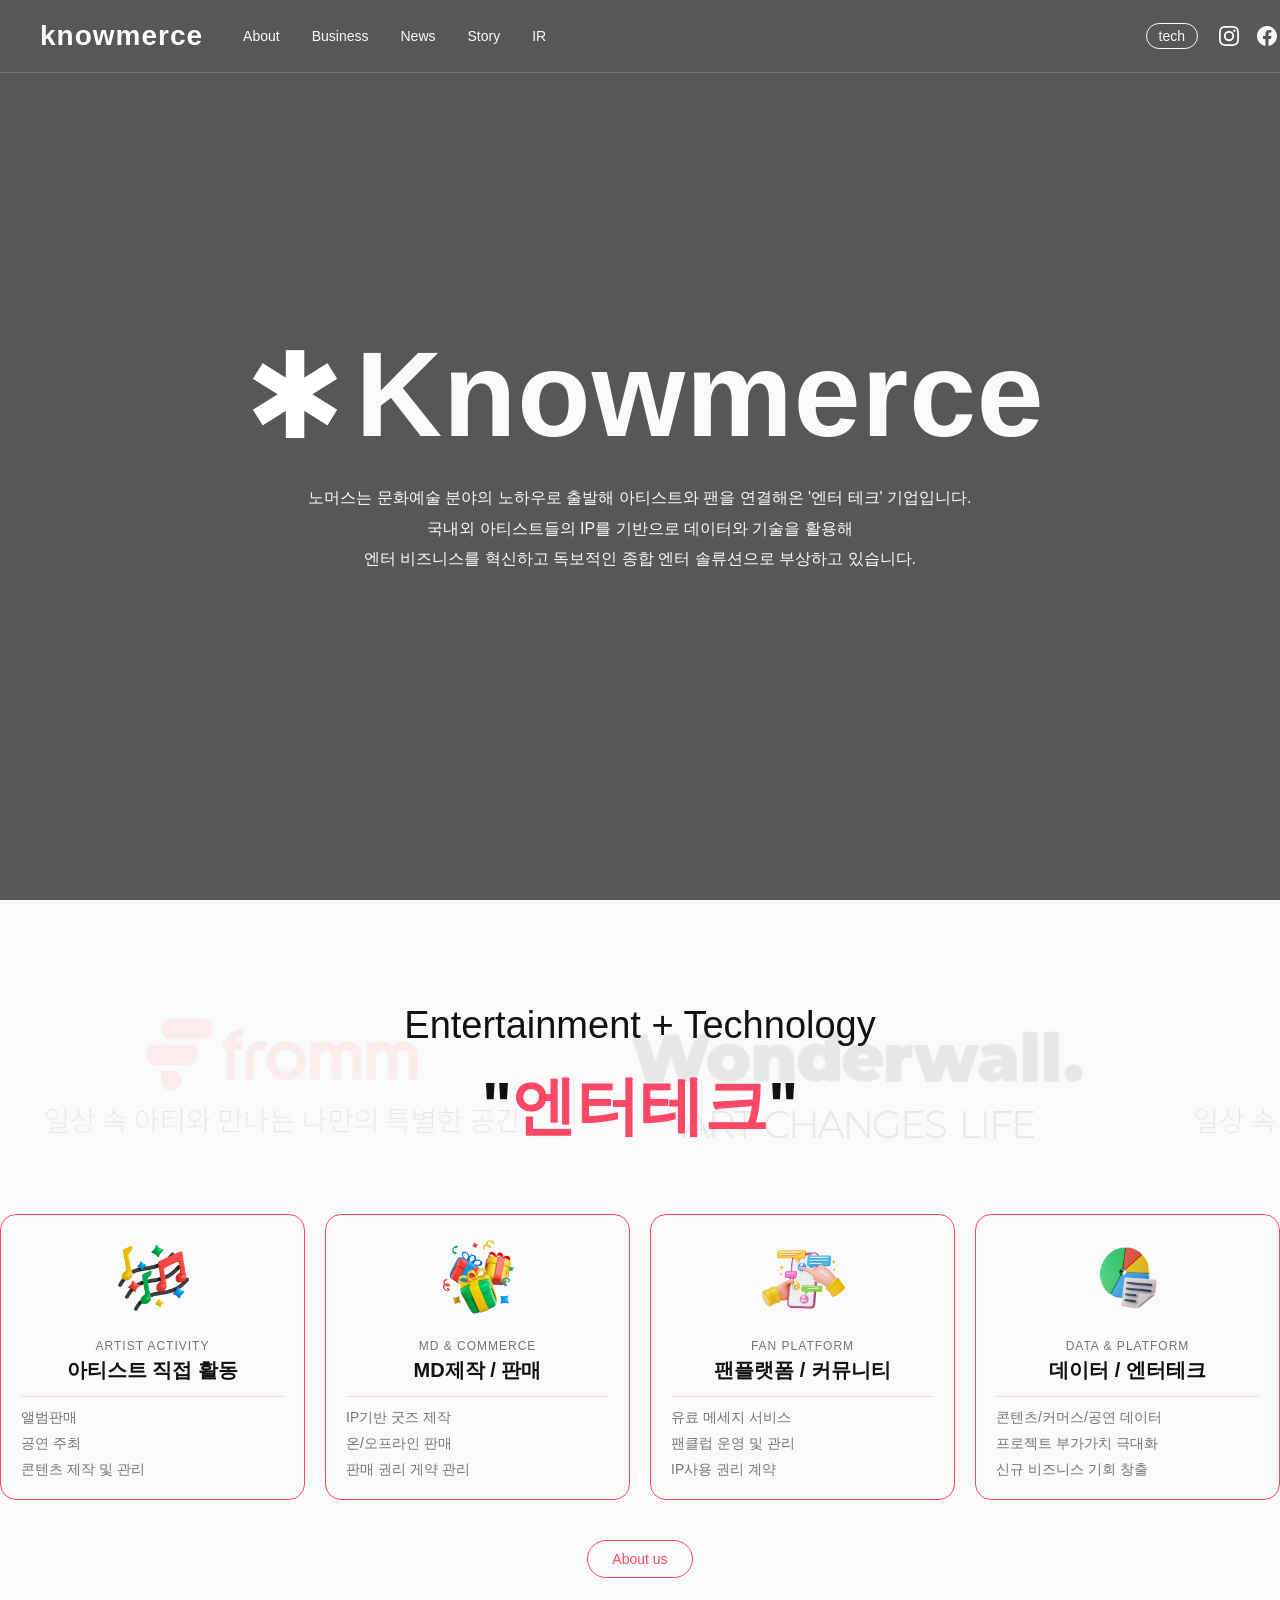
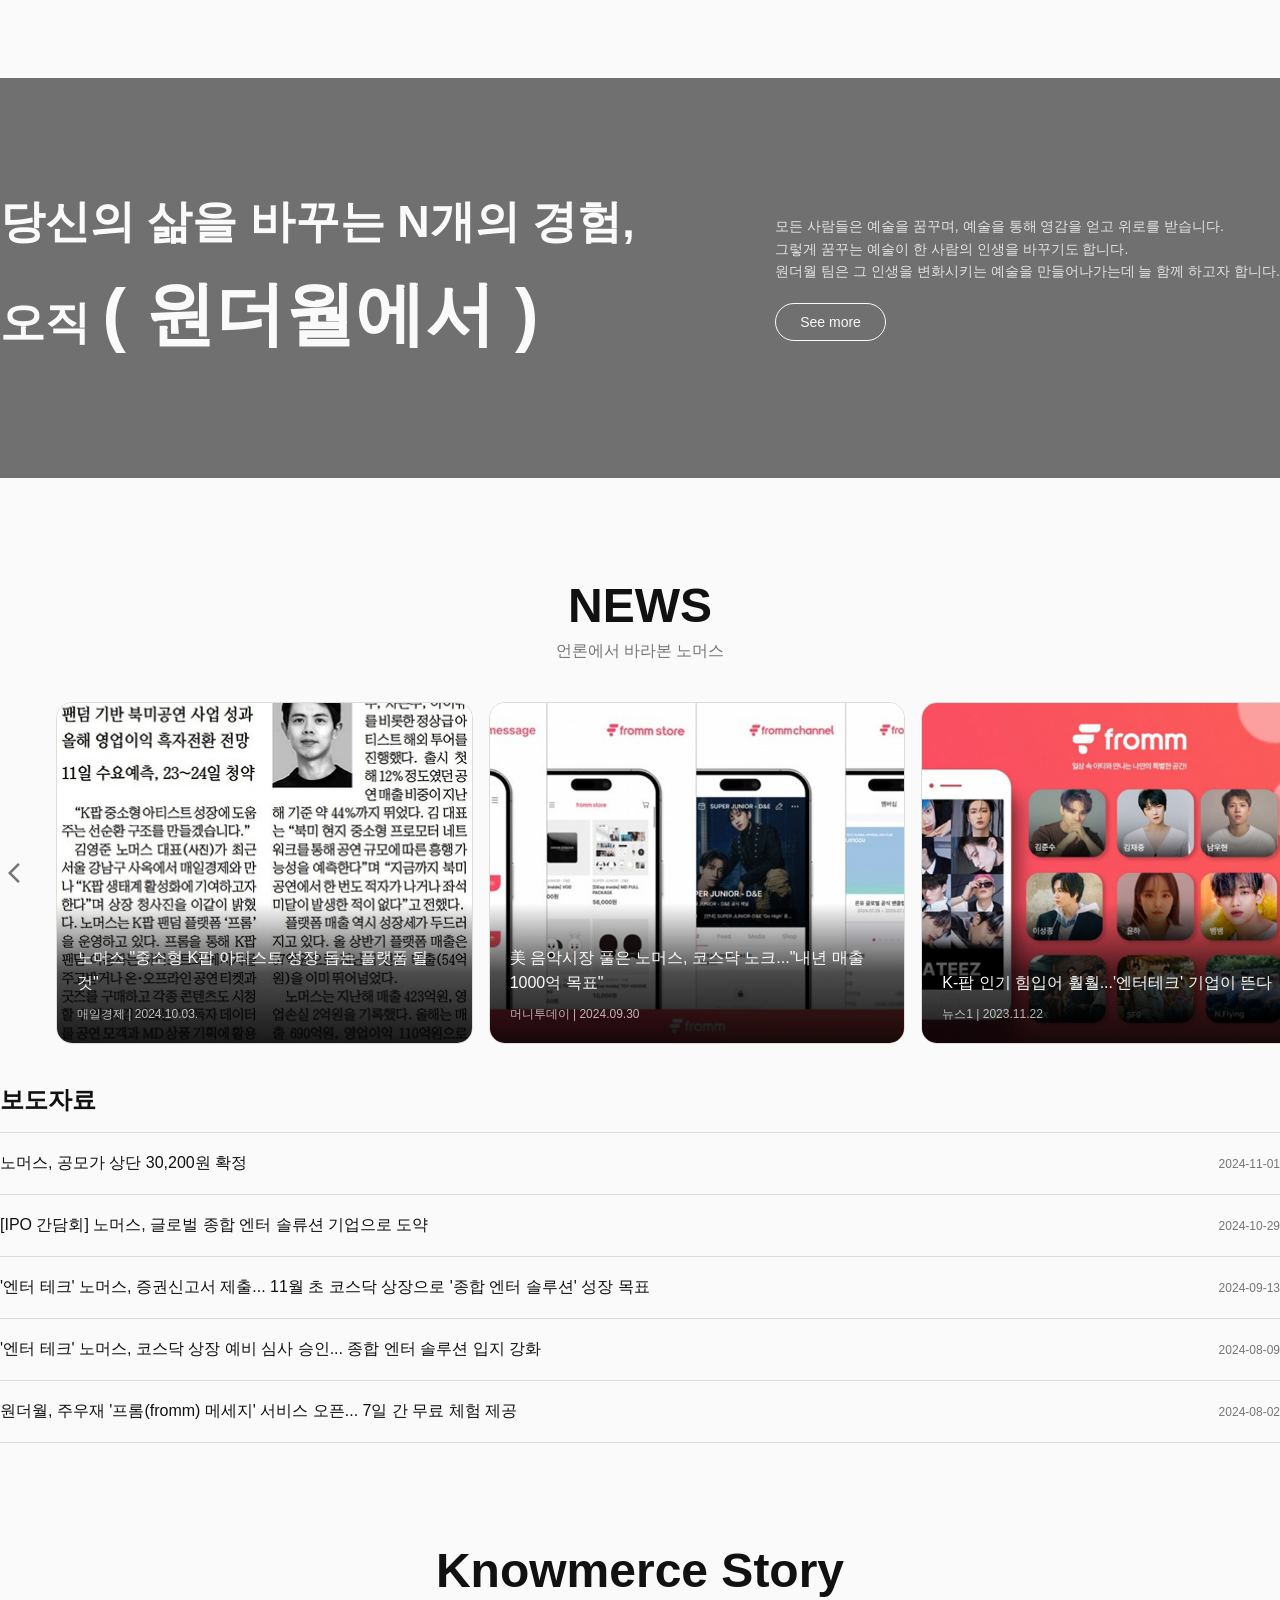
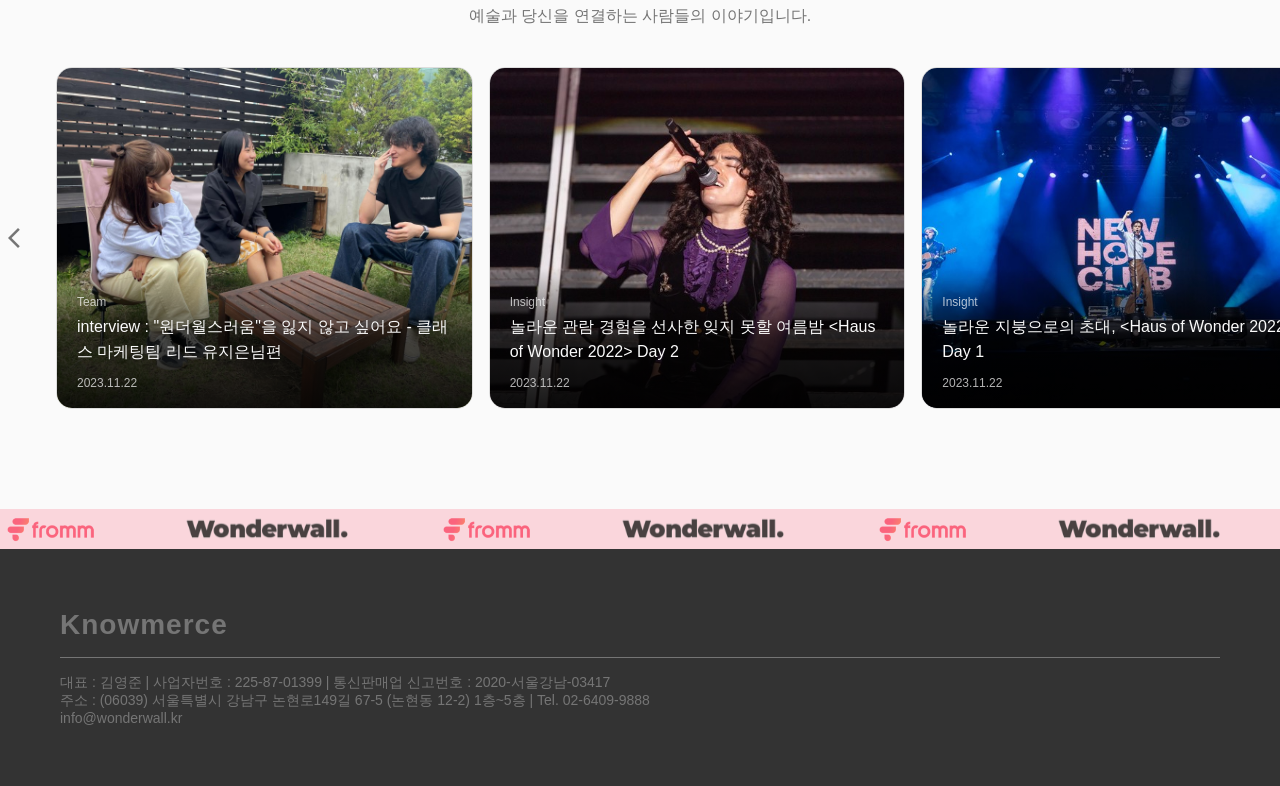
==== commit bd791dd8: "260429" ====
--- a/index.html
+++ b/index.html
@@ -56,7 +56,11 @@
 
         <!-- ── Section 1: Hero ── -->
         <section class="section_1 hero">
-            <video class="hero-video" id="heroVideo" autoplay muted playsinline></video>
+            <div class="hero-video-wrapper">
+                <iframe id="heroIframe" width="100%" height="100%" frameborder="0" allow="autoplay; encrypted-media"
+                    allowfullscreen>
+                </iframe>
+            </div>
             <div class="hero-overlay"></div>
             <div class="hero-content">
                 <div class="hero-logo-mark">
@@ -315,20 +319,19 @@
                 </button>
             </div>
         </section>
+
     </main>
 
     <div class="footer_slide-wrapper">
         <div class="slide-track">
-            <!-- 원본 -->
-            <img src="./img/icon/fromm_logo.svg" alt="fromm">
-            <img src="./img/icon/wonderwall_logo.svg" alt="wonderwall">
-            <img src="./img/icon/fromm_logo.svg" alt="fromm">
-            <img src="./img/icon/wonderwall_logo.svg" alt="wonderwall">
-            <img src="./img/icon/fromm_logo.svg" alt="fromm">
-            <img src="./img/icon/wonderwall_logo.svg" alt="wonderwall">
-            <img src="./img/icon/fromm_logo.svg" alt="fromm">
-            <img src="./img/icon/wonderwall_logo.svg" alt="wonderwall">
-            <!-- 복사본 (원본과 동일하게) -->
+            <img src="./img/icon/fromm_logo.svg" alt="fromm">
+            <img src="./img/icon/wonderwall_logo.svg" alt="wonderwall">
+            <img src="./img/icon/fromm_logo.svg" alt="fromm">
+            <img src="./img/icon/wonderwall_logo.svg" alt="wonderwall">
+            <img src="./img/icon/fromm_logo.svg" alt="fromm">
+            <img src="./img/icon/wonderwall_logo.svg" alt="wonderwall">
+            <img src="./img/icon/fromm_logo.svg" alt="fromm">
+            <img src="./img/icon/wonderwall_logo.svg" alt="wonderwall">
             <img src="./img/icon/fromm_logo.svg" alt="fromm">
             <img src="./img/icon/wonderwall_logo.svg" alt="wonderwall">
             <img src="./img/icon/fromm_logo.svg" alt="fromm">
@@ -339,6 +342,7 @@
             <img src="./img/icon/wonderwall_logo.svg" alt="wonderwall">
         </div>
     </div>
+
     <footer>
         <div class="footer-inner">
             <a href="./index.html" class="logo">Knowmerce</a>
--- a/css/index.css
+++ b/css/index.css
@@ -293,7 +293,7 @@
 
 
 /* ======== Section 1: Hero ======== */
-.hero {
+#heroIframe {
     position: relative;
     width: 100%;
     height: 100vh;
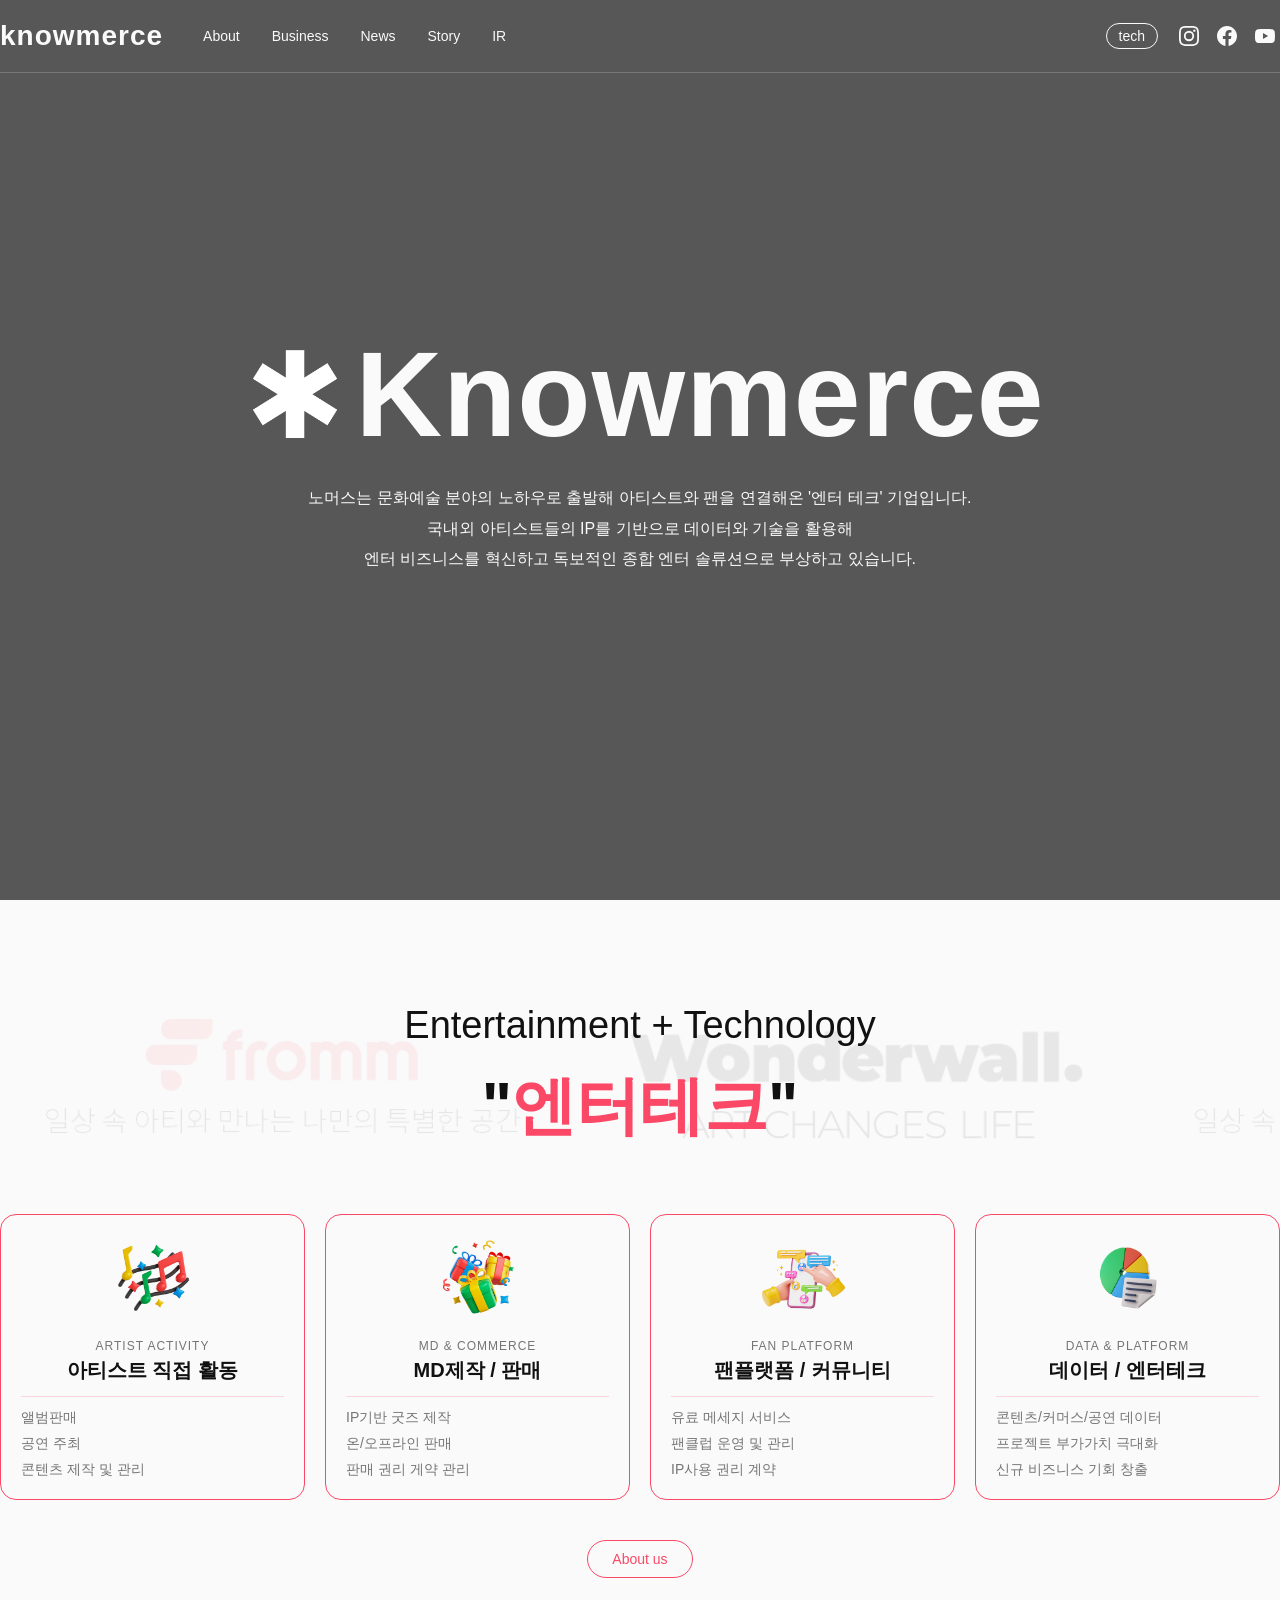
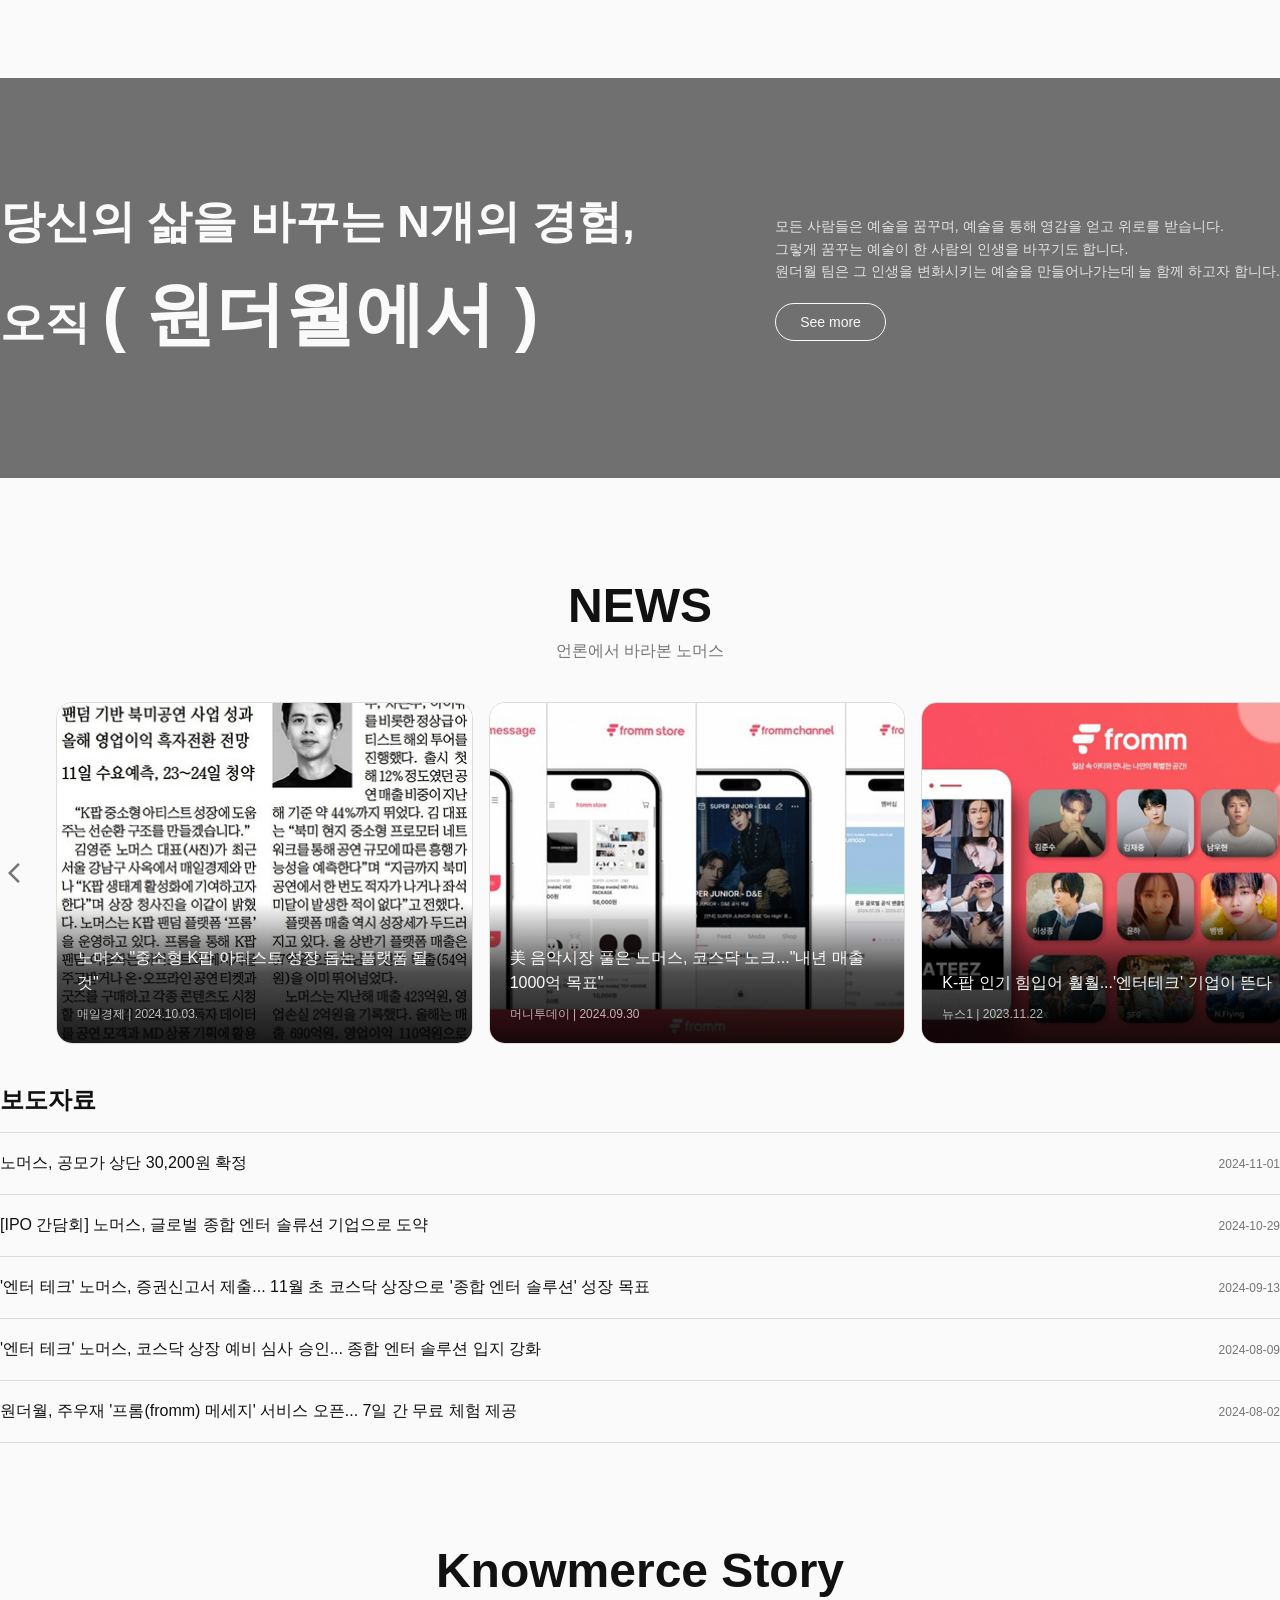
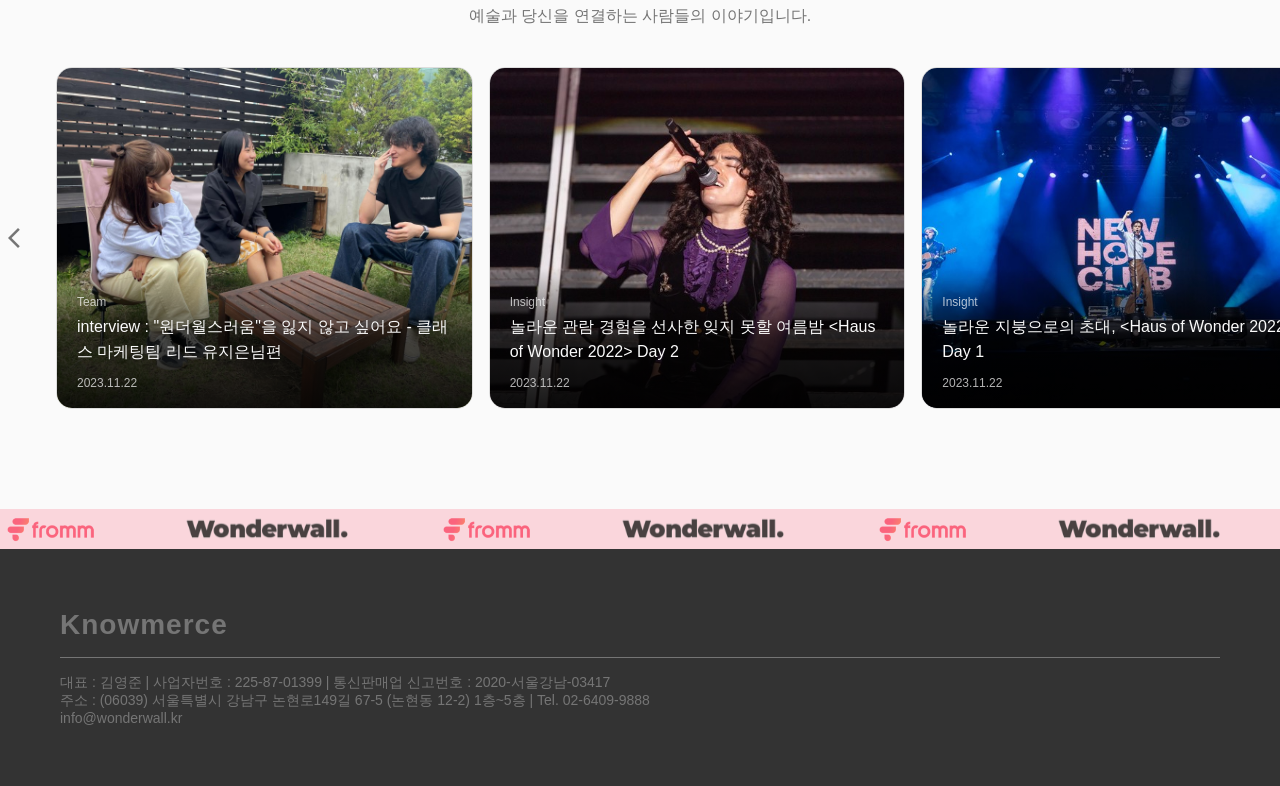
==== commit ee2647ac: "upload" ====
--- a/index.html
+++ b/index.html
@@ -5,6 +5,8 @@
     <meta charset="UTF-8">
     <meta name="viewport" content="width=device-width, initial-scale=1.0">
     <title>knowmerce</title>
+
+
     <link rel="stylesheet" href="./css/reset.css">
     <link rel="stylesheet" href="./css/index.css">
     <script src="./js/index.js" defer></script>
@@ -19,7 +21,7 @@
             <div class="left-group">
                 <a href="./index.html" class="logo">knowmerce</a>
                 <nav>
-                    <a href="#">About</a>
+                    <a href="./page/about.html">About</a>
                     <a href="#">Business</a>
                     <a href="#">News</a>
                     <a href="#">Story</a>
@@ -50,29 +52,60 @@
                 </div>
             </div>
         </div>
+
+        <!-- 드롭다운 서브 메뉴 -->
+        <div class="sub-menu">
+            <div class="sub-menu-inner">
+                <div class="sub-col">
+                    <a href="./page/about.html">About</a>
+                </div>
+                <div class="sub-col">
+                    <a href="#">Business</a>
+                </div>
+                <div class="sub-col">
+                    <a href="#">News</a>
+                </div>
+                <div class="sub-col">
+                    <a href="#">Story</a>
+                </div>
+                <div class="sub-col">
+                    <a href="#">IR</a>
+                    <a href="#">경영정보</a>
+                    <a href="#">IR자료</a>
+                    <a href="#">전자공고</a>
+                </div>
+            </div>
+        </div>
     </header>
 
     <main>
 
-        <!-- ── Section 1: Hero ── -->
+        <!-- Section 1: Hero (수정본) -->
         <section class="section_1 hero">
+
             <div class="hero-video-wrapper">
-                <iframe id="heroIframe" width="100%" height="100%" frameborder="0" allow="autoplay; encrypted-media"
+
+                <iframe id="heroIframe" allow="autoplay; fullscreen" referrerpolicy="strict-origin-when-cross-origin"
                     allowfullscreen>
                 </iframe>
-            </div>
-            <div class="hero-overlay"></div>
+
+            </div>
+
+            <div class="hero-overlay overlay"></div>
+
             <div class="hero-content">
                 <div class="hero-logo-mark">
                     <img src="./img/logo_wh.svg" alt="logo_wh">
                     <span class="logo">Knowmerce</span>
                 </div>
+
                 <p class="hero-desc">
                     노머스는 문화예술 분야의 노하우로 출발해 아티스트와 팬을 연결해온 '엔터 테크' 기업입니다.<br>
                     국내외 아티스트들의 IP를 기반으로 데이터와 기술을 활용해<br>
                     엔터 비즈니스를 혁신하고 독보적인 종합 엔터 솔류션으로 부상하고 있습니다.
                 </p>
             </div>
+
         </section>
 
         <!-- ── Section 2: Business ── -->
--- a/css/index.css
+++ b/css/index.css
@@ -5,6 +5,7 @@
     --wh: #fafafa;
     --wh_20: rgba(250, 250, 250, 0.20);
     --text: #111;
+    --text_20: rgba(17, 17, 17, 0.20);
     --sub_text: #757575;
     --line: #ddd;
     --footer: #333;
@@ -160,11 +161,11 @@
     left: 0;
     z-index: 100;
     width: 100%;
-    padding: 20px 40px;
+    padding: 20px 0px;
     border-bottom: 1px solid var(--wh_20);
 }
 
-header>div {
+header>div:first-child {
     display: flex;
     align-items: center;
     justify-content: space-between;
@@ -205,6 +206,11 @@
 
 .right-group {
     gap: var(--gap_2);
+}
+
+.left-group .active {
+    font-weight: 700;
+    color: var(--main);
 }
 
 .badge-tech {
@@ -220,9 +226,9 @@
 
 nav a:hover,
 .badge-tech:hover,
-.social-icons a:hover {
-    border-color: var(--main);
-    color: var(--main);
+.social-icons svg:hover {
+    border-color: var(--main) !important;
+    color: var(--main) !important;
 }
 
 .social-icons {
@@ -247,6 +253,76 @@
     fill: currentColor;
 }
 
+/* sub_menu - 260506 */
+/* ── Sub Menu ── */
+.sub-menu {
+    position: absolute;
+    top: 100%;
+    left: 0;
+    width: 100%;
+    background: var(--wh);
+    opacity: 0;
+    pointer-events: none;
+    transform: translateY(-8px);
+    transition: opacity 0.25s, transform 0.25s;
+    z-index: 99;
+}
+
+header:hover {
+    background: var(--wh);
+}
+
+header:hover .logo,
+header:hover nav a,
+header:hover .badge-tech,
+header:hover .social-icons svg {
+    color: var(--text);
+    border-color: var(--text);
+}
+
+header:hover .sub-menu {
+    opacity: 1;
+    pointer-events: auto;
+    transform: translateY(0);
+    border-top: 1px solid var(--line);
+    box-shadow: 0 8px 16px -4px rgba(0, 0, 0, 0.08);
+}
+
+.sub-menu-inner {
+    display: flex;
+    gap: var(--title_gap);
+    max-width: 880px;
+    margin: 0 auto;
+    padding: 24px 0px;
+}
+
+/* ── Sub Col ── */
+.sub-col {
+    display: flex;
+    flex-direction: column;
+    gap: var(--gap_2);
+    flex: 1;
+}
+
+.sub-col a:first-child {
+    font-size: var(--sub_body);
+    font-weight: bold;
+    color: var(--text);
+    text-decoration: none;
+    margin-bottom: 4px;
+}
+
+.sub-col a {
+    font-size: var(--sub_body);
+    color: var(--sub_text);
+    text-decoration: none;
+    transition: color 0.2s;
+}
+
+.sub-col a:hover {
+    color: var(--main);
+}
+
 
 /* ── Header Scrolled ── */
 header.scrolled {
@@ -292,6 +368,82 @@
 }
 
 
+
+/* ── section_1 scroll ── */
+.main_content .section_1 {
+    position: relative;
+    height: 200vh;
+}
+
+.main_content .section_1 .sticky-wrap {
+    position: sticky;
+    width: 100%;
+    height: 100vh;
+    top: 0;
+    overflow: hidden;
+    display: flex;
+    justify-content: center;
+    align-items: center;
+}
+
+.main_content .section_1 .bg_img {
+    position: relative;
+    width: 100%;
+    height: 100%;
+    display: flex;
+    justify-content: center;
+    align-items: flex-end;
+}
+
+.main_content .section_1 .bg_img img {
+    width: 72%;
+    height: 65vh;
+    object-fit: cover;
+    border-radius: 32px;
+    transition: all 0.08s linear;
+}
+
+.main_content .section_1 .bg_img::after {
+    content: "";
+    position: absolute;
+    inset: 0;
+    background: rgba(0, 0, 0, 0.4);
+    pointer-events: none;
+}
+
+.main_content .section_1 .about-content {
+    position: absolute;
+    width: 1280px;
+    top: 65%;
+    transform: translate(0, -50%);
+    z-index: 5;
+    color: white;
+    text-align: start;
+    opacity: 0;
+    transition: opacity 0.8s ease, transform 0.8s ease;
+}
+
+.main_content .section_1 .about-content.show {
+    opacity: 1;
+}
+
+.main_content .section_1 .about-logo-mark .logo {
+    font-size: 40px;
+    font-weight: 700;
+    letter-spacing: -2px;
+}
+
+.main_content .section_1 .about-desc {
+    margin-top: 24px;
+    font-size: 20px;
+    line-height: 1.8;
+}
+
+
+
+/* ============================================================
+   INDEX
+   ============================================================ */
 /* ======== Section 1: Hero ======== */
 #heroIframe {
     position: relative;
@@ -312,11 +464,15 @@
     object-fit: cover;
 }
 
-.hero-overlay {
-    position: absolute;
-    inset: 0;
+.overlay {
+    position: absolute;
+
     z-index: 1;
     background: rgba(0, 0, 0, 0.65);
+}
+
+.hero-overlay {
+    inset: 0;
 }
 
 .hero-content {
@@ -673,6 +829,45 @@
 
 
 
+
+/* ============================================================
+   ABOUT
+   ============================================================ */
+.section {
+    padding: 100px 0;
+}
+
+.identity {
+    position: relative;
+    background: var(--text);
+}
+
+/* 희원 - section1 하단 그라데이션 */
+.main_content .section_1 .section1-gradient {
+    position: absolute;
+    bottom: 0;
+    left: 0;
+    width: 100%;
+    height: 300px;
+    background: linear-gradient(
+        to bottom,
+        transparent 0%,
+        rgba(17, 17, 17, 0.6) 60%,
+        #111111 100%
+    );
+    pointer-events: none;
+    z-index: 10;
+    opacity: 0; /* 희원 - 초기값 0 */
+    transition: opacity 0.3s ease;
+}
+
+/* 희원 - about-content z-index 조정 */
+.main_content .section_1 .about-content {
+    z-index: 15;
+}
+
+
+
 /* ============================================================
    Footer
    ============================================================ */
@@ -712,7 +907,7 @@
 .footer-inner {
     display: flex;
     flex-direction: column;
-    gap : var(--gap_2);
+    gap: var(--gap_2);
     margin: 0 auto;
 }
 
